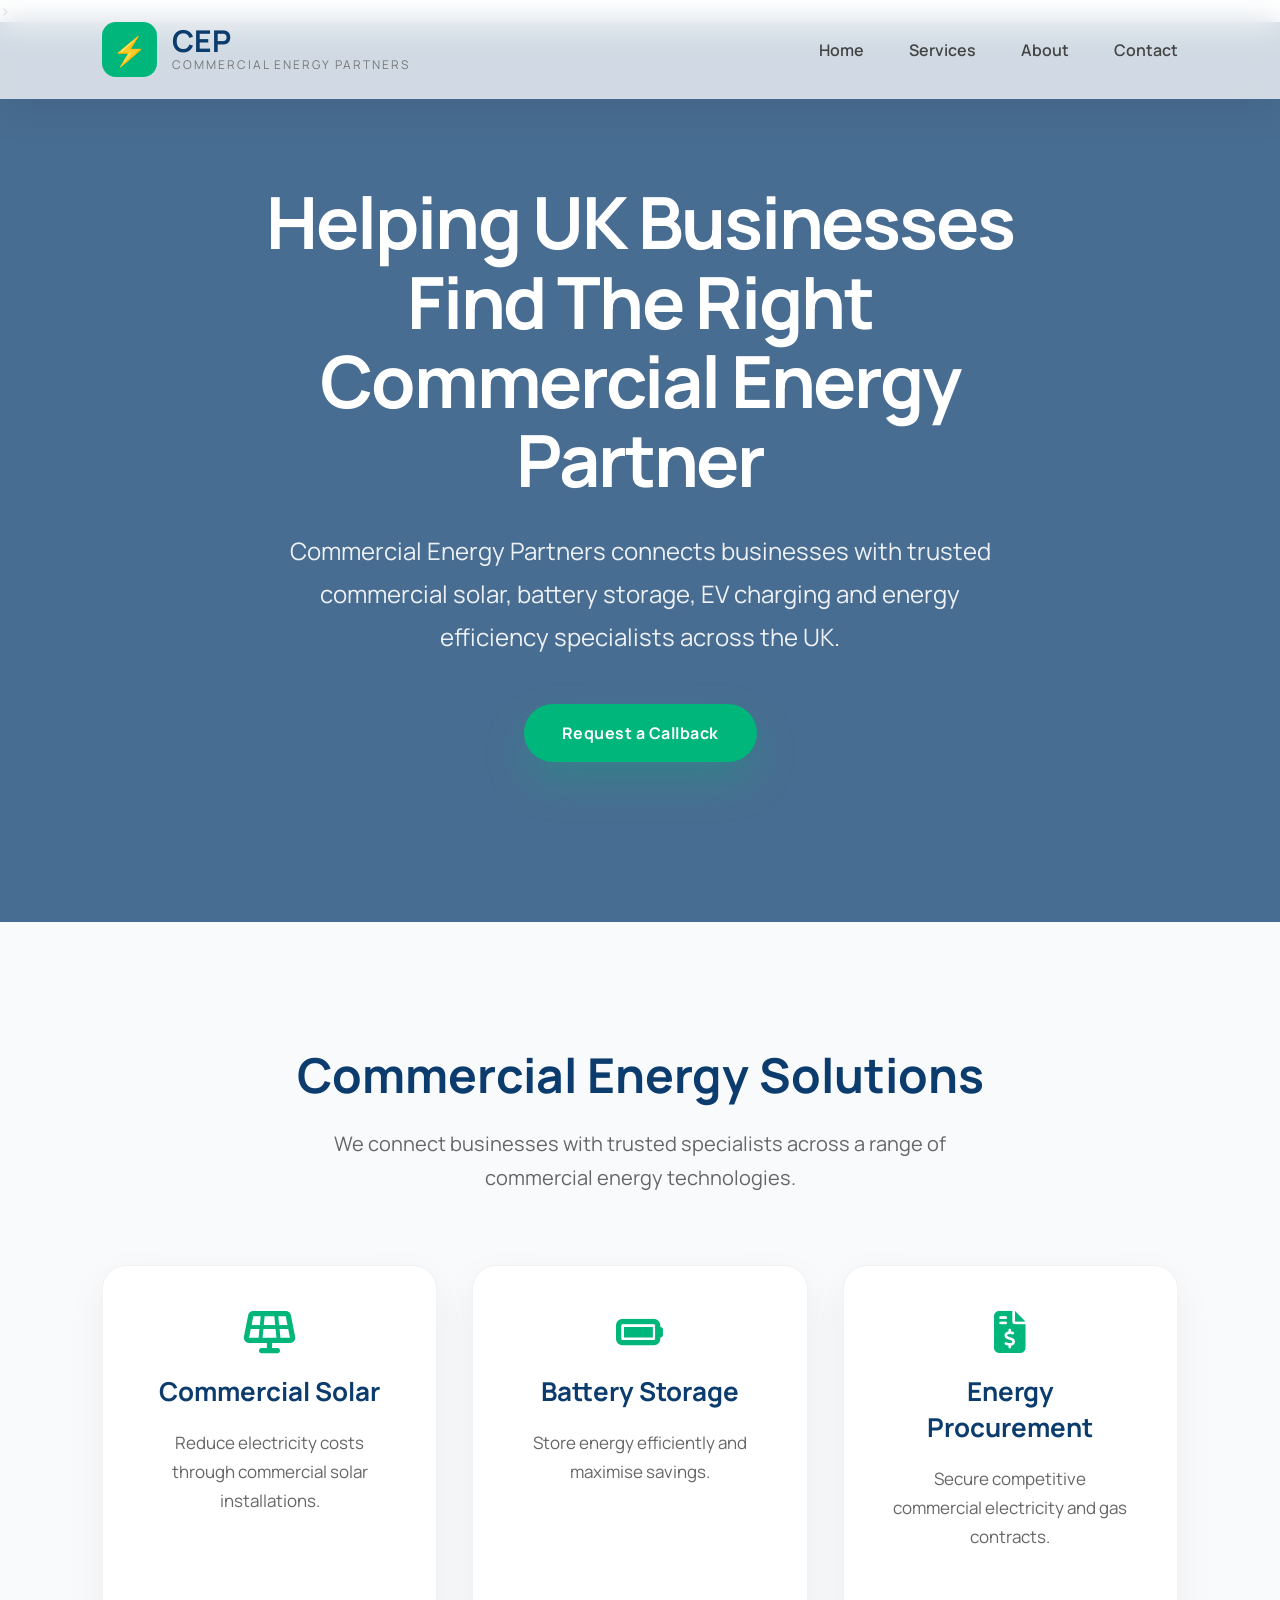
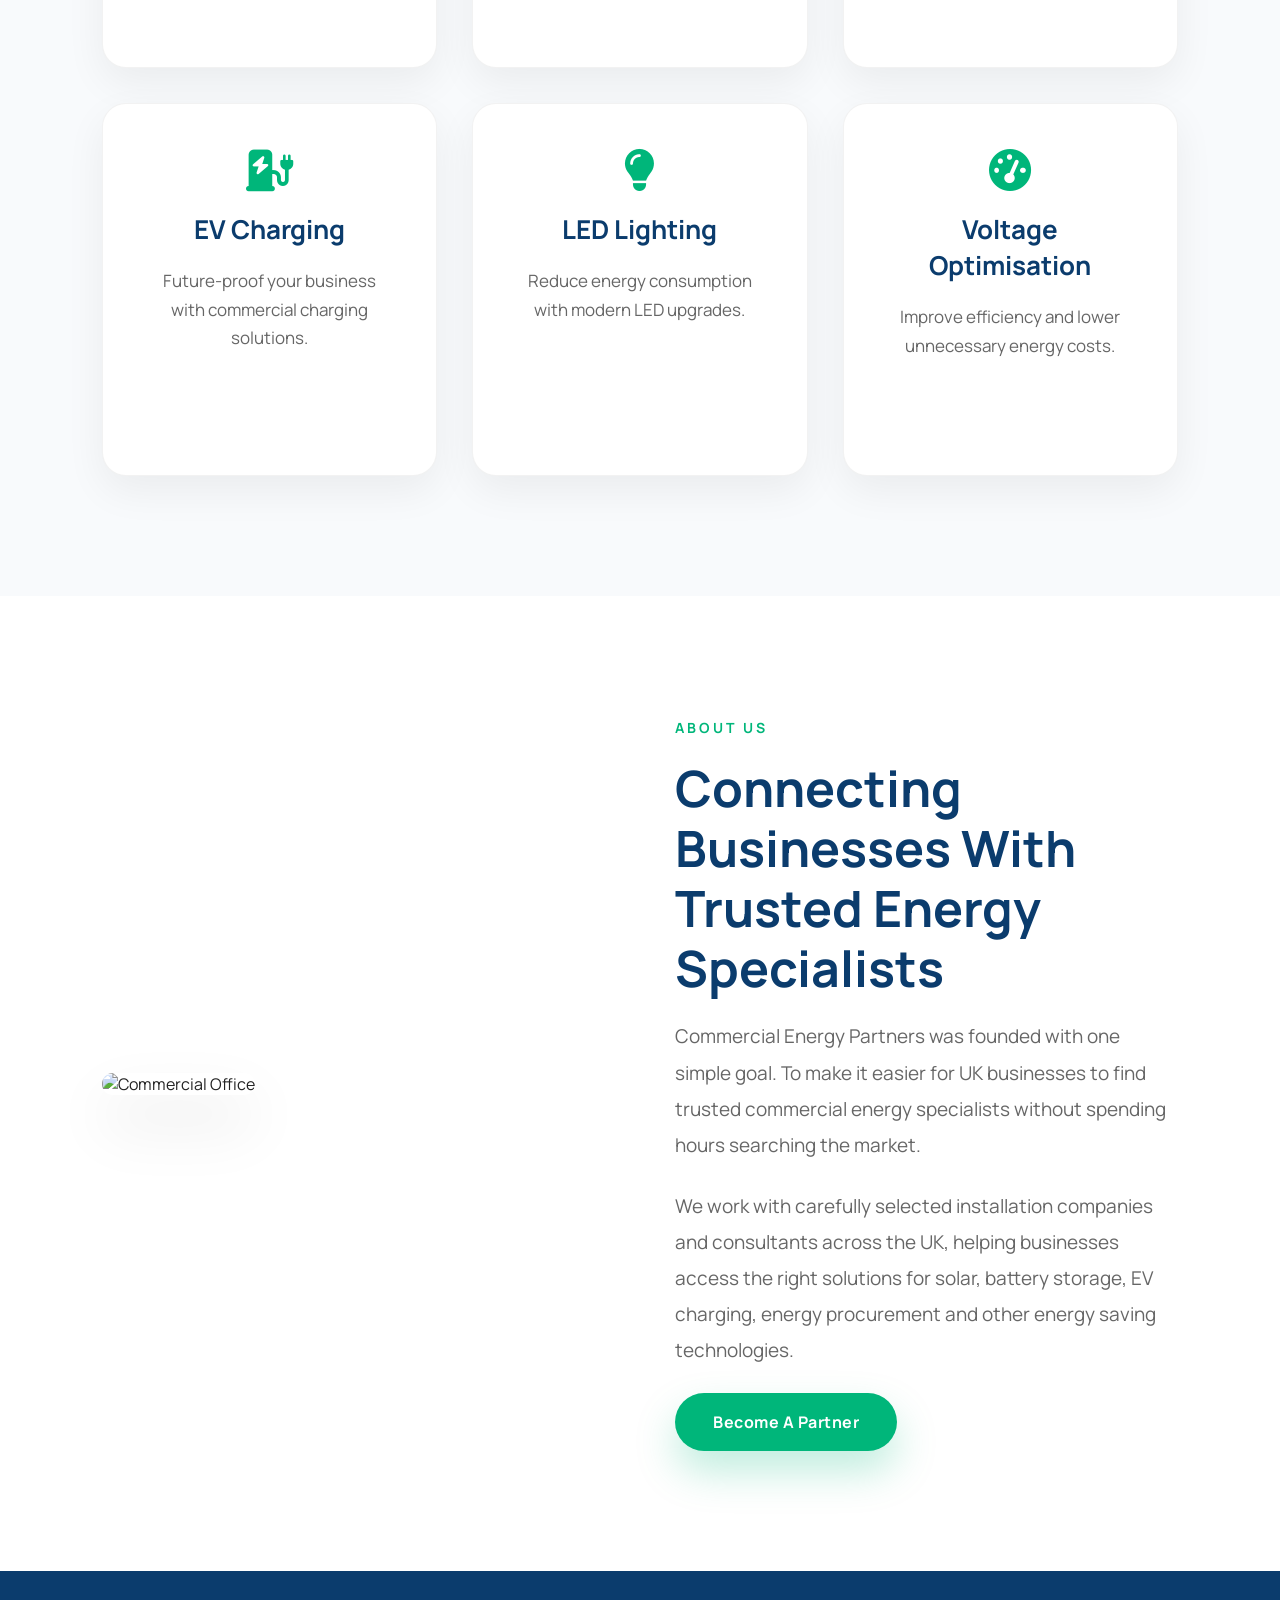
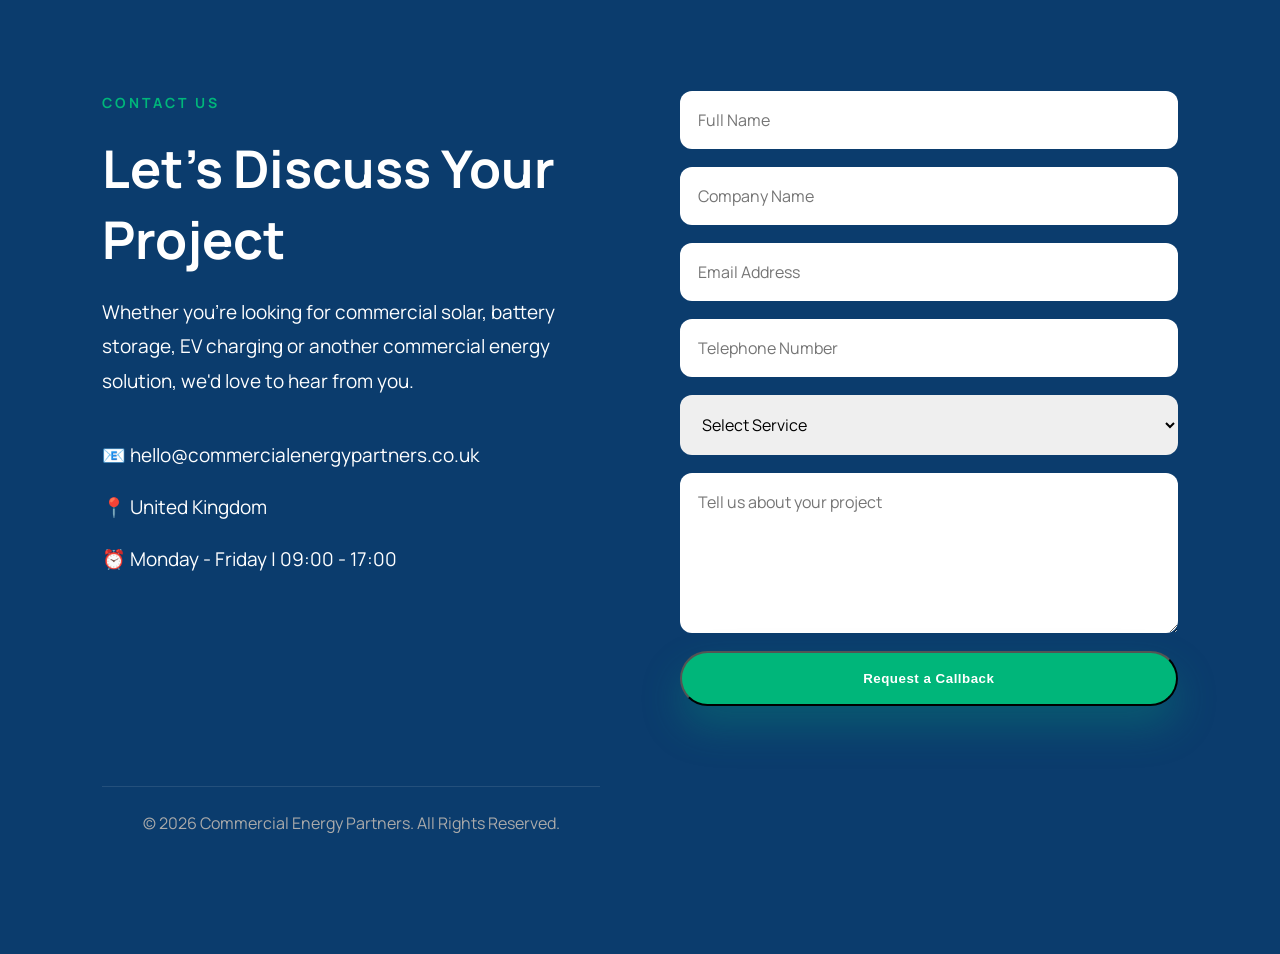
==== index.html @ e4da8c72 "Add files via upload" ====
<!DOCTYPE html>
<html lang="en">
<head>
    <meta charset="UTF-8">
    <meta name="viewport" content="width=device-width, initial-scale=1.0">
    <title>Commercial Energy Partners | Commercial Solar, EV Charging & Energy Solutions UK</title>
    <meta name="description" content="Commercial Energy Partners connects UK businesses with trusted commercial solar, battery storage, EV charging and energy efficiency specialists.">

    <link rel="stylesheet" href="style.css">

    <link href="https://fonts.googleapis.com/css2?family=Manrope:wght@300;400;500;600;700;800&display=swap" rel="stylesheet">
    <link rel="stylesheet" href="https://cdnjs.cloudflare.com/ajax/libs/font-awesome/6.5.2/css/all.min.css">
</head link rel="stylesheet" href="https://cdnjs.cloudflare.com/ajax/libs/font-awesome/6.5.2/css/all.min.css">>

<body>
<nav>

<div class="logo">

    <span class="logo-icon">⚡</span>

    <div>

        <h2>CEP</h2>

        <p>Commercial Energy Partners</p>

    </div>

</div>

<ul>

<li><a href="#">Home</a></li>

<li><a href="#services">Services</a></li>

<li><a href="#about">About</a></li>

<li><a href="#contact">Contact</a></li>

</ul>

</nav>
<section class="hero">

    <div class="hero-content">

        <h1>Helping UK Businesses Find The Right Commercial Energy Partner</h1>

        <p>
            Commercial Energy Partners connects businesses with trusted commercial
            solar, battery storage, EV charging and energy efficiency specialists
            across the UK.
        </p>

       <a href="#contact" class="hero-button">
    Request a Callback
</a>

    </div>

</section>
<section id="services" class="services">

    <h2>Commercial Energy Solutions</h2>

    <p>
        We connect businesses with trusted specialists across a range of commercial energy technologies.
    </p>

    <div class="service-grid">

        <div class="card">
            <h3><i class="fa-solid fa-solar-panel"></i> Commercial Solar</h3>
            <p>Reduce electricity costs through commercial solar installations.</p>
        </div>

        <div class="card">
            <h3><i class="fa-solid fa-battery-full"></i> Battery Storage</h3>
            <p>Store energy efficiently and maximise savings.</p>
        </div>

        <div class="card">
            <h3><i class="fa-solid fa-file-invoice-dollar"></i> Energy Procurement</h3>
            <p>Secure competitive commercial electricity and gas contracts.</p>
        </div>

        <div class="card">
            <h3><i class="fa-solid fa-charging-station"></i> EV Charging</h3>
            <p>Future-proof your business with commercial charging solutions.</p>
        </div>

        <div class="card">
            <h3><i class="fa-solid fa-lightbulb"></i> LED Lighting</h3>
            <p>Reduce energy consumption with modern LED upgrades.</p>
        </div>

        <div class="card">
            <h3><i class="fa-solid fa-gauge-high"></i> Voltage Optimisation</h3>
            <p>Improve efficiency and lower unnecessary energy costs.</p>
        </div>

    </div>

</section>


</section>
<section id="about" class="about">

    <div class="about-image">

        <img src="https://images.unsplash.com/photo-1497366754035-f200968a6e72?auto=format&fit=crop&w=1000&q=80" alt="Commercial Office">

    </div>

    <div class="about-text">

        <span>ABOUT US</span>

        <h2>Connecting Businesses With Trusted Energy Specialists</h2>

        <p>

            Commercial Energy Partners was founded with one simple goal.

            To make it easier for UK businesses to find trusted commercial energy specialists without spending hours searching the market.

        </p>

        <p>

            We work with carefully selected installation companies and consultants across the UK, helping businesses access the right solutions for solar, battery storage, EV charging, energy procurement and other energy saving technologies.

        </p>

        <a href="#contact" class="hero-button">
    Become A Partner
</a>

    </div>

</section>
<section id="contact" class="contact">
    
    <div class="contact-left">

        <span>CONTACT US</span>

        <h2>Let's Discuss Your Project</h2>

        <p>
            Whether you're looking for commercial solar, battery storage, EV charging or another commercial energy solution, we'd love to hear from you.
        </p>

        <div class="contact-info">

            <p>📧 hello@commercialenergypartners.co.uk</p>

            <p>📍 United Kingdom</p>

            <p>⏰ Monday - Friday | 09:00 - 17:00</p>

        </div>

    </div>

    <div class="contact-right">

    <form id="contact-form">

    <input
        type="text"
        name="name"
        placeholder="Full Name"
        required>

    <input
        type="text"
        name="company"
        placeholder="Company Name"
        required>

    <input
        type="email"
        name="email"
        placeholder="Email Address"
        required>

    <input
        type="tel"
        name="phone"
        placeholder="Telephone Number"
        required>

    <select name="service" required>

        <option value="">Select Service</option>

        <option>Commercial Solar</option>

        <option>Battery Storage</option>

        <option>EV Charging</option>

        <option>Energy Procurement</option>

        <option>LED Lighting</option>

        <option>Voltage Optimisation</option>

        <option>Power Factor Correction</option>

    </select>

    <textarea
        name="message"
        placeholder="Tell us about your project"
        required></textarea>

    <button type="submit" class="hero-button">
        Request a Callback
    </button>
<p id="success-message" style="display:none; color:#00B67A; margin-top:20px; font-weight:bold;">
    ✅ Thank you! We've received your enquiry and will be in touch within one working day.
</p>

</form>
    </div>
 <div class="copyright">

        © 2026 Commercial Energy Partners. All Rights Reserved.

</section>
</body>

<script src="script.js"></script>

</html>
<script src="script.js"></script>
---- style.css ----
*{
    margin:0;
    padding:0;
    box-sizing:border-box;
}

body{
    font-family:'Manrope',sans-serif;
    background:#ffffff;
    color:#222;
}nav{
    position:fixed;
    top:0;
    left:0;
    width:100%;
    display:flex;
    justify-content:space-between;
    align-items:center;
    padding:22px 8%;
    background:rgba(255,255,255,.75);
    backdrop-filter:blur(15px);
    box-shadow:0 12px 40px rgba(0,0,0,.08);
    z-index:1000;
}

.logo{

    display:flex;

    align-items:center;

    gap:15px;

}

.logo h2{

    color:#0B3C6D;

    font-size:30px;

    margin:0;

    line-height:1;

}

.logo p{

    margin:0;

    font-size:12px;

    color:#777;

    letter-spacing:2px;

    text-transform:uppercase;

}

.logo-icon{

    width:55px;

    height:55px;

    display:flex;

    justify-content:center;

    align-items:center;

    background:#00B67A;

    color:white;

    border-radius:14px;

    font-size:28px;

}

nav ul{
    display:flex;
    gap:45px;
    list-style:none;
}

nav ul li a{
    text-decoration:none;
    color:#444;
    font-size:16px;
    font-weight:600;
    transition:.3s;
}

nav ul li a:hover{
    color:#00B67A;
}
.hero{

    height:100vh;

    background:linear-gradient(rgba(11,60,109,.75),rgba(11,60,109,.75)),
    url("https://images.unsplash.com/photo-1509391366360-2e959784a276?auto=format&fit=crop&w=1800&q=80");

    background-size:cover;

    background-position:center;

    display:flex;

    justify-content:center;

    align-items:center;

    text-align:center;

    color:white;

}

.hero-content{

    width:800px;

    max-width:90%;

}

.hero h1{
    font-size:72px;
    font-weight:700;
    line-height:1.1;
    margin-bottom:30px;
    letter-spacing:-2px;
}

.hero p{
    font-size:24px;
    max-width:750px;
    margin:0 auto 45px;
    line-height:1.8;
    opacity:.9;
}

.hero-button{

    display:inline-block;

    padding:18px 38px;

    border-radius:100px;

    background:#00B67A;

    color:white;

    text-decoration:none;

    font-weight:700;

    letter-spacing:.5px;

    transition:.35s;

    box-shadow:0 20px 40px rgba(0,182,122,.25);

}

.hero-button:hover{

    transform:translateY(-5px);

    background:#00A56F;

    box-shadow:0 30px 60px rgba(0,182,122,.35);

}

.services{

    padding:120px 8%;

    background:#f8fafc;

    text-align:center;

}

.services h2{

    font-size:48px;

    color:#0B3C6D;

    margin-bottom:20px;

}

.services p{

    font-size:20px;

    color:#666;

    max-width:700px;

    margin:auto auto 70px;

    line-height:1.7;

}

.service-grid{

    display:grid;

    grid-template-columns:repeat(auto-fit,minmax(320px,1fr));

    gap:35px;

}

.card{

    background:white;

    padding:45px;

    border-radius:24px;

    box-shadow:0 15px 40px rgba(0,0,0,.06);

    transition:.35s;

    border:1px solid rgba(0,0,0,.05);

}

.card:hover{

    transform:translateY(-12px);

    box-shadow:0 30px 60px rgba(0,0,0,.12);

}

.card h3{

    color:#0B3C6D;

    margin-bottom:20px;

    font-size:26px;

}

.card p{

    font-size:17px;

    color:#666;

    line-height:1.7;

}.why-us{

    display:grid;

    grid-template-columns:1fr 1fr;

    gap:80px;

    padding:120px 8%;

    align-items:center;

    background:white;

}

.small-title{

    color:#00B67A;

    font-size:14px;

    font-weight:700;

    letter-spacing:3px;

}

.why-left h2{

    font-size:52px;

    color:#0B3C6D;

    margin:20px 0;

    line-height:1.2;

}

.why-left p{

    font-size:20px;

    color:#666;

    line-height:1.8;

    margin-bottom:40px;

}

.why-right{

    display:grid;

    gap:25px;

}

.feature{

    background:#f8fafc;

    padding:30px;

    border-radius:18px;

    font-size:20px;

    font-weight:600;

    box-shadow:0 15px 40px rgba(0,0,0,.05);

    transition:.3s;

}

.feature:hover{

    transform:translateX(10px);

}.how-it-works{

    padding:120px 8%;

    background:#f8fafc;

}

.section-title{

    text-align:center;

    margin-bottom:80px;

}

.section-title span{

    color:#00B67A;

    font-weight:700;

    letter-spacing:3px;

    font-size:14px;

}

.section-title h2{

    font-size:52px;

    color:#0B3C6D;

    margin:20px 0;

}

.section-title p{

    font-size:20px;

    color:#666;

}

.steps{

    display:grid;

    grid-template-columns:repeat(3,1fr);

    gap:35px;

}

.step{

    background:white;

    padding:45px;

    border-radius:20px;

    text-align:center;

    box-shadow:0 20px 50px rgba(0,0,0,.05);

    transition:.3s;

}

.step:hover{

    transform:translateY(-10px);

}

.number{

    width:70px;

    height:70px;

    margin:auto;

    border-radius:50%;

    background:#00B67A;

    color:white;

    display:flex;

    justify-content:center;

    align-items:center;

    font-size:28px;

    font-weight:bold;

    margin-bottom:30px;

}

.step h3{

    color:#0B3C6D;

    margin-bottom:20px;

    font-size:24px;

}

.step p{

    color:#666;

    line-height:1.8;

}.about{

    display:grid;

    grid-template-columns:1fr 1fr;

    gap:70px;

    padding:120px 8%;

    align-items:center;

}

.about-image img{

    width:100%;

    border-radius:25px;

    box-shadow:0 30px 60px rgba(0,0,0,.10);

}

.about-text span{

    color:#00B67A;

    font-size:14px;

    font-weight:700;

    letter-spacing:3px;

}

.about-text h2{

    font-size:50px;

    color:#0B3C6D;

    margin:20px 0;

    line-height:1.2;

}

.about-text p{

    font-size:19px;

    line-height:1.9;

    color:#666;

    margin-bottom:25px;

}.contact{

    display:grid;

    grid-template-columns:1fr 1fr;

    gap:80px;

    padding:120px 8%;

    background:#0B3C6D;

    color:white;

}

.contact span{

    color:#00B67A;

    letter-spacing:3px;

    font-weight:700;

    font-size:14px;

}

.contact h2{

    font-size:52px;

    margin:20px 0;

}

.contact p{

    font-size:19px;

    line-height:1.8;

}

.contact-info{

    margin-top:40px;

}

.contact-info p{

    margin-bottom:18px;

}

.contact form{

    display:flex;

    flex-direction:column;

    gap:18px;

}

.contact input,
.contact textarea,
.contact select{

    padding:18px;

    border:none;

    border-radius:12px;

    font-size:16px;

    font-family:inherit;

}

.contact textarea{

    min-height:160px;

    resize:vertical;

}footer{

    background:#081F3A;

    color:white;

    padding:80px 8% 30px;

}

.footer-container{

    display:grid;

    grid-template-columns:2fr 1fr 1fr;

    gap:60px;

    margin-bottom:40px;

}

footer h3{

    font-size:28px;

    margin-bottom:20px;

}

footer h4{

    margin-bottom:20px;

}

footer ul{

    list-style:none;

}

footer li{

    margin-bottom:12px;

    color:#ccc;

}

.copyright{

    border-top:1px solid rgba(255,255,255,.1);

    padding-top:25px;

    text-align:center;

    color:#aaa;

}html{

    scroll-behavior:smooth;

}section{

    animation:fadeIn 1s ease;

}

@keyframes fadeIn{

    from{

        opacity:0;

        transform:translateY(40px);

    }

    to{

        opacity:1;

        transform:translateY(0);

    }

}.card i{

    font-size:42px;

    color:#00B67A;

    display:block;

    margin-bottom:20px;

}
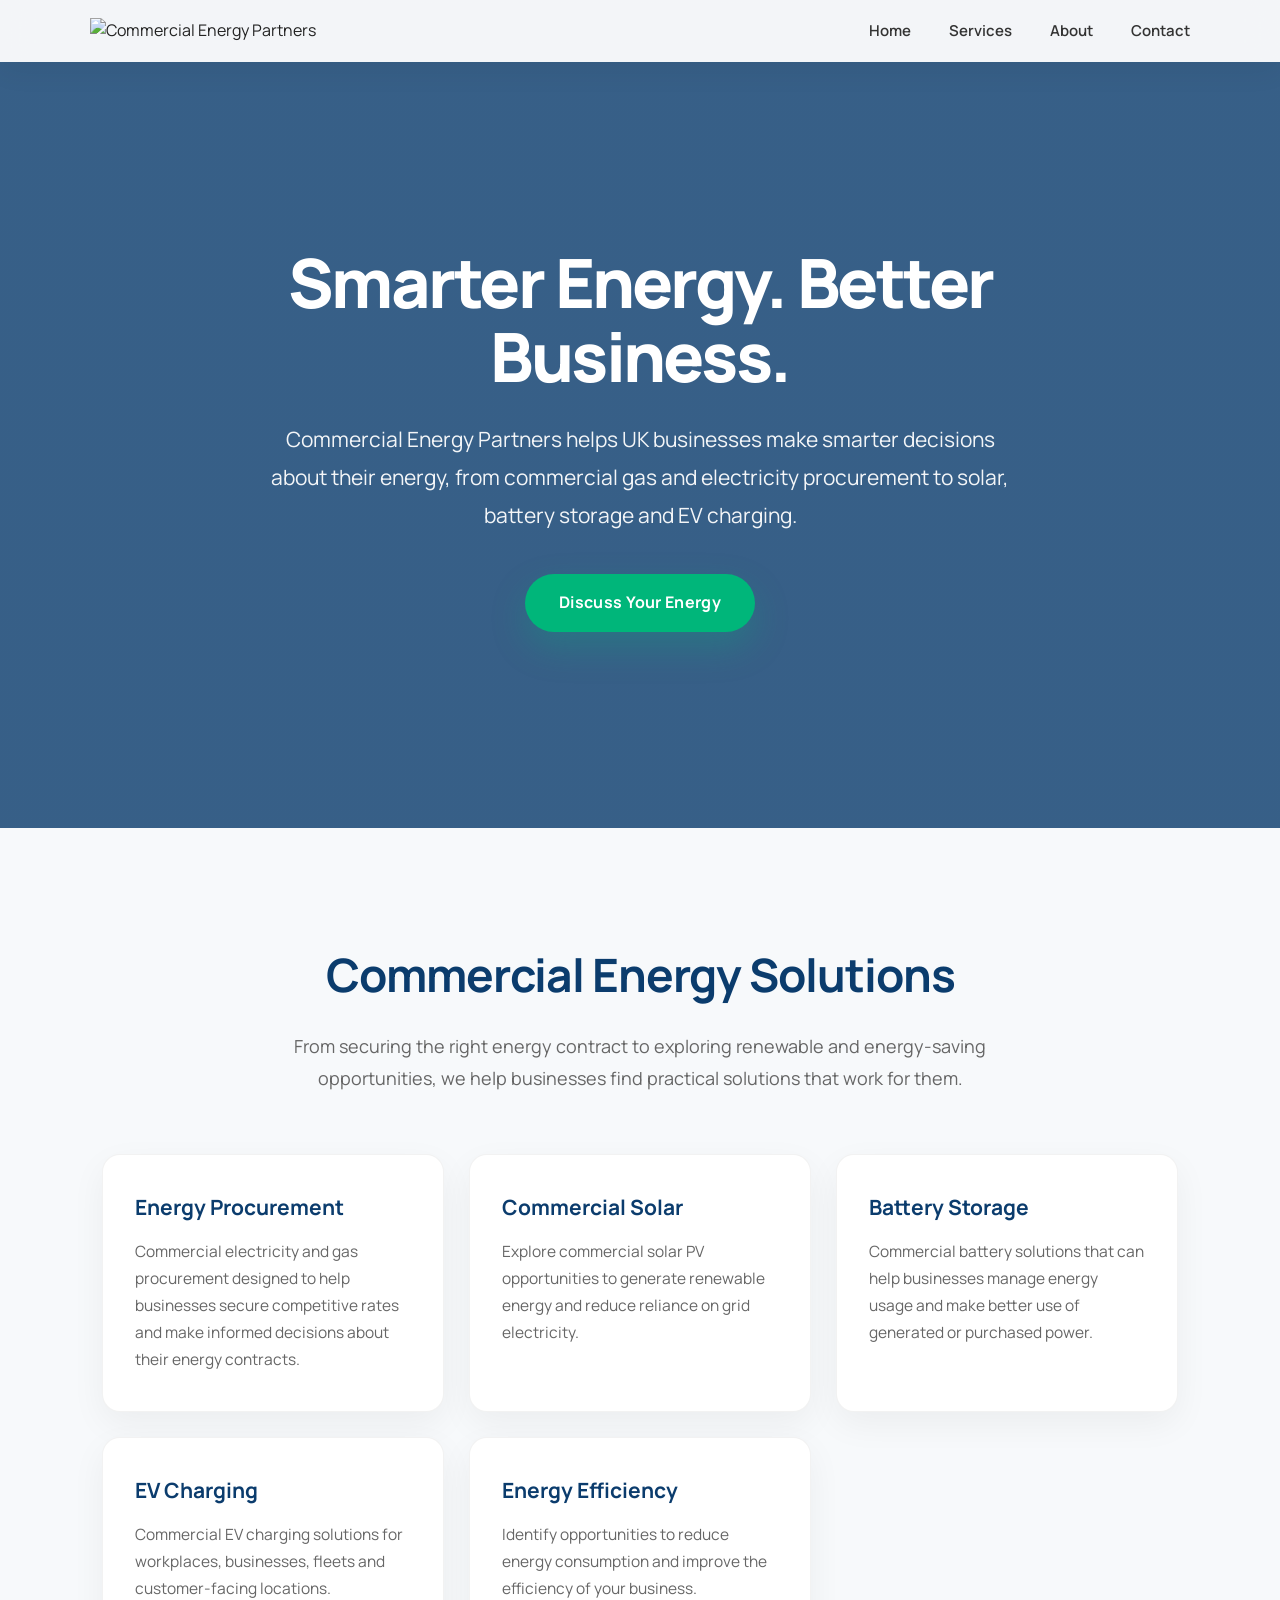
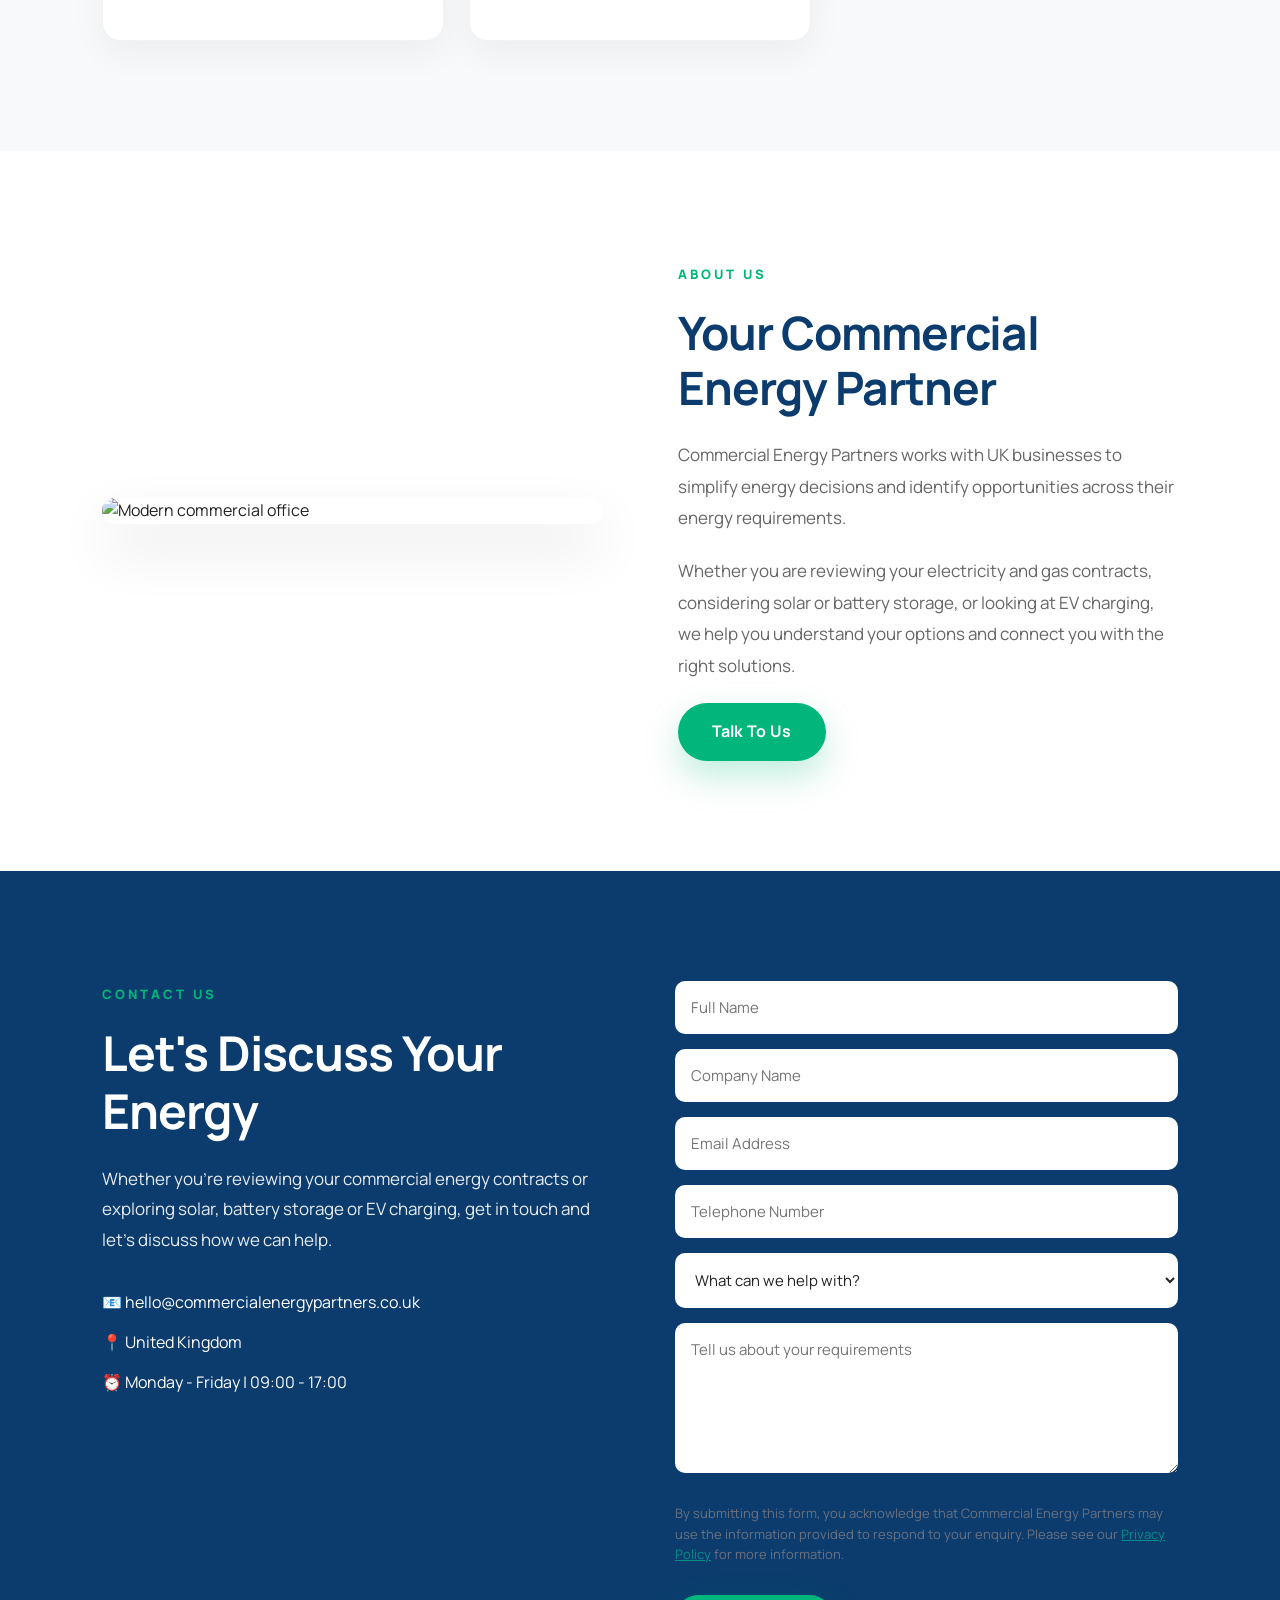
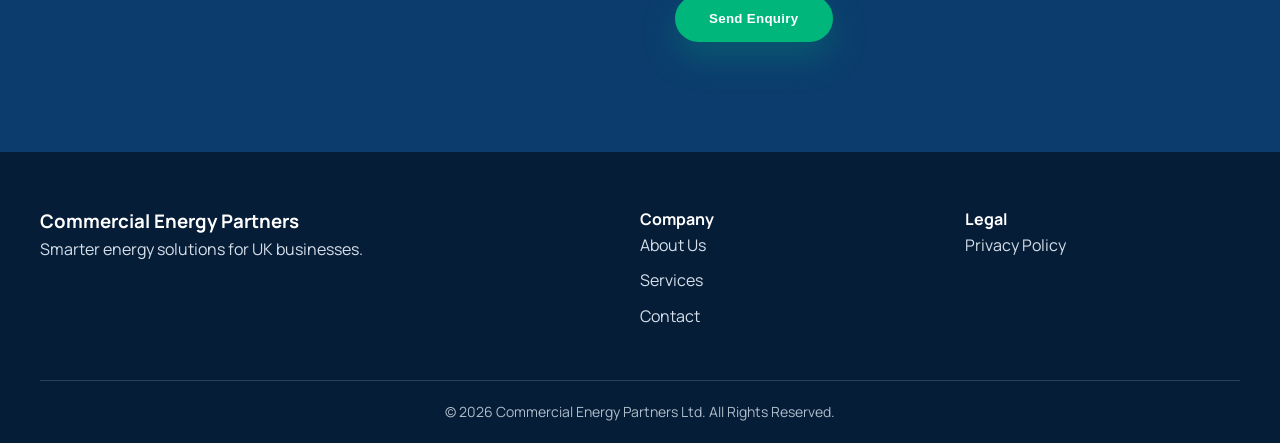
==== commit 482c5b57: "Add files via upload" ====
--- a/index.html
+++ b/index.html
@@ -3,155 +3,164 @@
 <head>
     <meta charset="UTF-8">
     <meta name="viewport" content="width=device-width, initial-scale=1.0">
-    <title>Commercial Energy Partners | Commercial Solar, EV Charging & Energy Solutions UK</title>
-    <meta name="description" content="Commercial Energy Partners connects UK businesses with trusted commercial solar, battery storage, EV charging and energy efficiency specialists.">
-
+
+    <title>Commercial Energy Partners | Commercial Energy Solutions UK</title>
+
+    <meta name="description" content="Commercial Energy Partners helps UK businesses with commercial electricity and gas procurement, solar PV, battery storage, EV charging and energy efficiency solutions.">
+<link rel="icon" type="image/png" href="images/favicon.png">
     <link rel="stylesheet" href="style.css">
 
     <link href="https://fonts.googleapis.com/css2?family=Manrope:wght@300;400;500;600;700;800&display=swap" rel="stylesheet">
-    <link rel="stylesheet" href="https://cdnjs.cloudflare.com/ajax/libs/font-awesome/6.5.2/css/all.min.css">
-</head link rel="stylesheet" href="https://cdnjs.cloudflare.com/ajax/libs/font-awesome/6.5.2/css/all.min.css">>
+
+</head>
 
 <body>
+
 <nav>
-
-<div class="logo">
-
-    <span class="logo-icon">⚡</span>
-
-    <div>
-
-        <h2>CEP</h2>
-
-        <p>Commercial Energy Partners</p>
-
-    </div>
-
+    <div class="logo">
+    <img src="images/logo.png" alt="Commercial Energy Partners">
 </div>
 
-<ul>
-
-<li><a href="#">Home</a></li>
-
-<li><a href="#services">Services</a></li>
-
-<li><a href="#about">About</a></li>
-
-<li><a href="#contact">Contact</a></li>
-
-</ul>
-
+    <ul>
+<li><a href="index.html">Home</a></li>        <li><a href="#services">Services</a></li>
+        <li><a href="#about">About</a></li>
+        <li><a href="#contact">Contact</a></li>
+    </ul>
 </nav>
+
 <section class="hero">
-
     <div class="hero-content">
 
-        <h1>Helping UK Businesses Find The Right Commercial Energy Partner</h1>
-
-        <p>
-            Commercial Energy Partners connects businesses with trusted commercial
-            solar, battery storage, EV charging and energy efficiency specialists
-            across the UK.
-        </p>
-
-       <a href="#contact" class="hero-button">
-    Request a Callback
-</a>
-
-    </div>
-
-</section>
+        <h1>Smarter Energy. Better Business.</h1>
+
+        <p>
+            Commercial Energy Partners helps UK businesses make smarter decisions
+            about their energy, from commercial gas and electricity procurement
+            to solar, battery storage and EV charging.
+        </p>
+
+        <a href="#contact" class="hero-button">
+            Discuss Your Energy
+        </a>
+
+    </div>
+</section>
+
 <section id="services" class="services">
 
     <h2>Commercial Energy Solutions</h2>
 
     <p>
-        We connect businesses with trusted specialists across a range of commercial energy technologies.
+        From securing the right energy contract to exploring renewable and
+        energy-saving opportunities, we help businesses find practical solutions
+        that work for them.
     </p>
 
     <div class="service-grid">
 
         <div class="card">
-            <h3><i class="fa-solid fa-solar-panel"></i> Commercial Solar</h3>
-            <p>Reduce electricity costs through commercial solar installations.</p>
-        </div>
-
-        <div class="card">
-            <h3><i class="fa-solid fa-battery-full"></i> Battery Storage</h3>
-            <p>Store energy efficiently and maximise savings.</p>
-        </div>
-
-        <div class="card">
-            <h3><i class="fa-solid fa-file-invoice-dollar"></i> Energy Procurement</h3>
-            <p>Secure competitive commercial electricity and gas contracts.</p>
-        </div>
-
-        <div class="card">
-            <h3><i class="fa-solid fa-charging-station"></i> EV Charging</h3>
-            <p>Future-proof your business with commercial charging solutions.</p>
-        </div>
-
-        <div class="card">
-            <h3><i class="fa-solid fa-lightbulb"></i> LED Lighting</h3>
-            <p>Reduce energy consumption with modern LED upgrades.</p>
-        </div>
-
-        <div class="card">
-            <h3><i class="fa-solid fa-gauge-high"></i> Voltage Optimisation</h3>
-            <p>Improve efficiency and lower unnecessary energy costs.</p>
-        </div>
-
-    </div>
-
-</section>
-
-
-</section>
+            <h3>
+                Energy Procurement
+            </h3>
+            <p>
+                Commercial electricity and gas procurement designed to help
+                businesses secure competitive rates and make informed decisions
+                about their energy contracts.
+            </p>
+        </div>
+
+        <div class="card">
+            <h3>
+                Commercial Solar
+            </h3>
+            <p>
+                Explore commercial solar PV opportunities to generate renewable
+                energy and reduce reliance on grid electricity.
+            </p>
+        </div>
+
+        <div class="card">
+            <h3>
+                Battery Storage
+            </h3>
+            <p>
+                Commercial battery solutions that can help businesses manage
+                energy usage and make better use of generated or purchased power.
+            </p>
+        </div>
+
+        <div class="card">
+            <h3>
+                EV Charging
+            </h3>
+            <p>
+                Commercial EV charging solutions for workplaces, businesses,
+                fleets and customer-facing locations.
+            </p>
+        </div>
+
+        <div class="card">
+            <h3>
+                Energy Efficiency
+            </h3>
+            <p>
+                Identify opportunities to reduce energy consumption and improve
+                the efficiency of your business.
+            </p>
+        </div>
+
+    </div>
+
+</section>
+
 <section id="about" class="about">
 
     <div class="about-image">
-
-        <img src="https://images.unsplash.com/photo-1497366754035-f200968a6e72?auto=format&fit=crop&w=1000&q=80" alt="Commercial Office">
-
+        <img
+            src="images/office.jpg"
+            alt="Modern commercial office"
+        >
     </div>
 
     <div class="about-text">
 
         <span>ABOUT US</span>
 
-        <h2>Connecting Businesses With Trusted Energy Specialists</h2>
-
-        <p>
-
-            Commercial Energy Partners was founded with one simple goal.
-
-            To make it easier for UK businesses to find trusted commercial energy specialists without spending hours searching the market.
-
-        </p>
-
-        <p>
-
-            We work with carefully selected installation companies and consultants across the UK, helping businesses access the right solutions for solar, battery storage, EV charging, energy procurement and other energy saving technologies.
-
+        <h2>Your Commercial Energy Partner</h2>
+
+        <p>
+            Commercial Energy Partners works with UK businesses to simplify
+            energy decisions and identify opportunities across their energy
+            requirements.
+        </p>
+
+        <p>
+            Whether you are reviewing your electricity and gas contracts,
+            considering solar or battery storage, or looking at EV charging,
+            we help you understand your options and connect you with the right
+            solutions.
         </p>
 
         <a href="#contact" class="hero-button">
-    Become A Partner
-</a>
-
-    </div>
-
-</section>
+            Talk To Us
+        </a>
+
+    </div>
+
+</section>
+
 <section id="contact" class="contact">
-    
+
     <div class="contact-left">
 
         <span>CONTACT US</span>
 
-        <h2>Let's Discuss Your Project</h2>
-
-        <p>
-            Whether you're looking for commercial solar, battery storage, EV charging or another commercial energy solution, we'd love to hear from you.
+        <h2>Let's Discuss Your Energy</h2>
+
+        <p>
+            Whether you're reviewing your commercial energy contracts or
+            exploring solar, battery storage or EV charging, get in touch
+            and let's discuss how we can help.
         </p>
 
         <div class="contact-info">
@@ -168,74 +177,105 @@
 
     <div class="contact-right">
 
-    <form id="contact-form">
-
-    <input
-        type="text"
-        name="name"
-        placeholder="Full Name"
-        required>
-
-    <input
-        type="text"
-        name="company"
-        placeholder="Company Name"
-        required>
-
-    <input
-        type="email"
-        name="email"
-        placeholder="Email Address"
-        required>
-
-    <input
-        type="tel"
-        name="phone"
-        placeholder="Telephone Number"
-        required>
-
-    <select name="service" required>
-
-        <option value="">Select Service</option>
-
-        <option>Commercial Solar</option>
-
-        <option>Battery Storage</option>
-
-        <option>EV Charging</option>
-
-        <option>Energy Procurement</option>
-
-        <option>LED Lighting</option>
-
-        <option>Voltage Optimisation</option>
-
-        <option>Power Factor Correction</option>
-
-    </select>
-
-    <textarea
-        name="message"
-        placeholder="Tell us about your project"
-        required></textarea>
-
-    <button type="submit" class="hero-button">
-        Request a Callback
-    </button>
-<p id="success-message" style="display:none; color:#00B67A; margin-top:20px; font-weight:bold;">
-    ✅ Thank you! We've received your enquiry and will be in touch within one working day.
+        <form id="contact-form">
+
+            <input
+                type="text"
+                name="name"
+                placeholder="Full Name"
+                required
+            >
+
+            <input
+                type="text"
+                name="company"
+                placeholder="Company Name"
+                required
+            >
+
+            <input
+                type="email"
+                name="email"
+                placeholder="Email Address"
+                required
+            >
+
+            <input
+                type="tel"
+                name="phone"
+                placeholder="Telephone Number"
+                required
+            >
+
+            <select name="service" required>
+
+                <option value="">What can we help with?</option>
+                <option>Energy Procurement</option>
+                <option>Commercial Solar</option>
+                <option>Battery Storage</option>
+                <option>EV Charging</option>
+                <option>Energy Efficiency</option>
+                <option>Other</option>
+
+            </select>
+
+            <textarea
+                name="message"
+                placeholder="Tell us about your requirements"
+                required
+            ></textarea>
+<p class="form-privacy">
+    By submitting this form, you acknowledge that Commercial Energy Partners may use the information provided to respond to your enquiry.
+    Please see our <a href="privacy.html">Privacy Policy</a> for more information.
 </p>
-
-</form>
-    </div>
- <div class="copyright">
-
-        © 2026 Commercial Energy Partners. All Rights Reserved.
-
-</section>
+            <button type="submit" class="hero-button">
+                Send Enquiry
+            </button>
+
+        
+
+        </form>
+
+    </div>
+
+</section>
+
+<footer>
+
+    <div class="footer-container">
+
+        <div>
+            <h3>Commercial Energy Partners</h3>
+            <p>
+                Smarter energy solutions for UK businesses.
+            </p>
+        </div>
+
+        <div>
+            <h4>Company</h4>
+            <ul>
+                <li><a href="#about">About Us</a></li>
+                <li><a href="#services">Services</a></li>
+                <li><a href="#contact">Contact</a></li>
+            </ul>
+        </div>
+
+        <div>
+            <h4>Legal</h4>
+            <ul>
+                <li><a href="privacy.html">Privacy Policy</a></li>
+            </ul>
+        </div>
+
+    </div>
+
+    <div class="copyright">
+        © 2026 Commercial Energy Partners Ltd. All Rights Reserved.
+    </div>
+
+</footer>
+
+<script src="script.js"></script>
+
 </body>
-
-<script src="script.js"></script>
-
-</html>
-<script src="script.js"></script>+</html>
--- a/style.css
+++ b/style.css
@@ -1,716 +1,569 @@
-*{
-    margin:0;
-    padding:0;
-    box-sizing:border-box;
-}
-
-body{
-    font-family:'Manrope',sans-serif;
-    background:#ffffff;
-    color:#222;
-}nav{
-    position:fixed;
-    top:0;
-    left:0;
-    width:100%;
-    display:flex;
-    justify-content:space-between;
-    align-items:center;
-    padding:22px 8%;
-    background:rgba(255,255,255,.75);
-    backdrop-filter:blur(15px);
-    box-shadow:0 12px 40px rgba(0,0,0,.08);
-    z-index:1000;
-}
-
-.logo{
-
-    display:flex;
-
-    align-items:center;
-
-    gap:15px;
-
-}
-
-.logo h2{
-
-    color:#0B3C6D;
-
-    font-size:30px;
-
-    margin:0;
-
-    line-height:1;
-
-}
-
-.logo p{
-
-    margin:0;
-
-    font-size:12px;
-
-    color:#777;
-
-    letter-spacing:2px;
-
-    text-transform:uppercase;
-
-}
-
-.logo-icon{
-
-    width:55px;
-
-    height:55px;
-
-    display:flex;
-
-    justify-content:center;
-
-    align-items:center;
-
-    background:#00B67A;
-
-    color:white;
-
-    border-radius:14px;
-
-    font-size:28px;
-
-}
-
-nav ul{
-    display:flex;
-    gap:45px;
-    list-style:none;
-}
-
-nav ul li a{
-    text-decoration:none;
-    color:#444;
-    font-size:16px;
-    font-weight:600;
-    transition:.3s;
-}
-
-nav ul li a:hover{
-    color:#00B67A;
-}
-.hero{
-
-    height:100vh;
-
-    background:linear-gradient(rgba(11,60,109,.75),rgba(11,60,109,.75)),
-    url("https://images.unsplash.com/photo-1509391366360-2e959784a276?auto=format&fit=crop&w=1800&q=80");
-
-    background-size:cover;
-
-    background-position:center;
-
-    display:flex;
-
-    justify-content:center;
-
-    align-items:center;
-
-    text-align:center;
-
-    color:white;
-
-}
-
-.hero-content{
-
-    width:800px;
-
-    max-width:90%;
-
-}
-
-.hero h1{
-    font-size:72px;
-    font-weight:700;
-    line-height:1.1;
-    margin-bottom:30px;
-    letter-spacing:-2px;
-}
-
-.hero p{
-    font-size:24px;
-    max-width:750px;
-    margin:0 auto 45px;
-    line-height:1.8;
-    opacity:.9;
-}
-
-.hero-button{
-
-    display:inline-block;
-
-    padding:18px 38px;
-
-    border-radius:100px;
-
-    background:#00B67A;
-
-    color:white;
-
-    text-decoration:none;
-
-    font-weight:700;
-
-    letter-spacing:.5px;
-
-    transition:.35s;
-
-    box-shadow:0 20px 40px rgba(0,182,122,.25);
-
-}
-
-.hero-button:hover{
-
-    transform:translateY(-5px);
-
-    background:#00A56F;
-
-    box-shadow:0 30px 60px rgba(0,182,122,.35);
-
-}
-
-.services{
-
-    padding:120px 8%;
-
-    background:#f8fafc;
-
-    text-align:center;
-
-}
-
-.services h2{
-
-    font-size:48px;
-
-    color:#0B3C6D;
-
-    margin-bottom:20px;
-
-}
-
-.services p{
-
-    font-size:20px;
-
-    color:#666;
-
-    max-width:700px;
-
-    margin:auto auto 70px;
-
-    line-height:1.7;
-
-}
-
-.service-grid{
-
-    display:grid;
-
-    grid-template-columns:repeat(auto-fit,minmax(320px,1fr));
-
-    gap:35px;
-
-}
-
-.card{
-
-    background:white;
-
-    padding:45px;
-
-    border-radius:24px;
-
-    box-shadow:0 15px 40px rgba(0,0,0,.06);
-
-    transition:.35s;
-
-    border:1px solid rgba(0,0,0,.05);
-
-}
-
-.card:hover{
-
-    transform:translateY(-12px);
-
-    box-shadow:0 30px 60px rgba(0,0,0,.12);
-
-}
-
-.card h3{
-
-    color:#0B3C6D;
-
-    margin-bottom:20px;
-
-    font-size:26px;
-
-}
-
-.card p{
-
-    font-size:17px;
-
-    color:#666;
-
-    line-height:1.7;
-
-}.why-us{
-
-    display:grid;
-
-    grid-template-columns:1fr 1fr;
-
-    gap:80px;
-
-    padding:120px 8%;
-
-    align-items:center;
-
-    background:white;
-
-}
-
-.small-title{
-
-    color:#00B67A;
-
-    font-size:14px;
-
-    font-weight:700;
-
-    letter-spacing:3px;
-
-}
-
-.why-left h2{
-
-    font-size:52px;
-
-    color:#0B3C6D;
-
-    margin:20px 0;
-
-    line-height:1.2;
-
-}
-
-.why-left p{
-
-    font-size:20px;
-
-    color:#666;
-
-    line-height:1.8;
-
-    margin-bottom:40px;
-
-}
-
-.why-right{
-
-    display:grid;
-
-    gap:25px;
-
-}
-
-.feature{
-
-    background:#f8fafc;
-
-    padding:30px;
-
-    border-radius:18px;
-
-    font-size:20px;
-
-    font-weight:600;
-
-    box-shadow:0 15px 40px rgba(0,0,0,.05);
-
-    transition:.3s;
-
-}
-
-.feature:hover{
-
-    transform:translateX(10px);
-
-}.how-it-works{
-
-    padding:120px 8%;
-
-    background:#f8fafc;
-
-}
-
-.section-title{
-
-    text-align:center;
-
-    margin-bottom:80px;
-
-}
-
-.section-title span{
-
-    color:#00B67A;
-
-    font-weight:700;
-
-    letter-spacing:3px;
-
-    font-size:14px;
-
-}
-
-.section-title h2{
-
-    font-size:52px;
-
-    color:#0B3C6D;
-
-    margin:20px 0;
-
-}
-
-.section-title p{
-
-    font-size:20px;
-
-    color:#666;
-
-}
-
-.steps{
-
-    display:grid;
-
-    grid-template-columns:repeat(3,1fr);
-
-    gap:35px;
-
-}
-
-.step{
-
-    background:white;
-
-    padding:45px;
-
-    border-radius:20px;
-
-    text-align:center;
-
-    box-shadow:0 20px 50px rgba(0,0,0,.05);
-
-    transition:.3s;
-
-}
-
-.step:hover{
-
-    transform:translateY(-10px);
-
-}
-
-.number{
-
-    width:70px;
-
-    height:70px;
-
-    margin:auto;
-
-    border-radius:50%;
-
-    background:#00B67A;
-
-    color:white;
-
-    display:flex;
-
-    justify-content:center;
-
-    align-items:center;
-
-    font-size:28px;
-
-    font-weight:bold;
-
-    margin-bottom:30px;
-
-}
-
-.step h3{
-
-    color:#0B3C6D;
-
-    margin-bottom:20px;
-
-    font-size:24px;
-
-}
-
-.step p{
-
-    color:#666;
-
-    line-height:1.8;
-
-}.about{
-
-    display:grid;
-
-    grid-template-columns:1fr 1fr;
-
-    gap:70px;
-
-    padding:120px 8%;
-
-    align-items:center;
-
-}
-
-.about-image img{
-
-    width:100%;
-
-    border-radius:25px;
-
-    box-shadow:0 30px 60px rgba(0,0,0,.10);
-
-}
-
-.about-text span{
-
-    color:#00B67A;
-
-    font-size:14px;
-
-    font-weight:700;
-
-    letter-spacing:3px;
-
-}
-
-.about-text h2{
-
-    font-size:50px;
-
-    color:#0B3C6D;
-
-    margin:20px 0;
-
-    line-height:1.2;
-
-}
-
-.about-text p{
-
-    font-size:19px;
-
-    line-height:1.9;
-
-    color:#666;
-
-    margin-bottom:25px;
-
-}.contact{
-
-    display:grid;
-
-    grid-template-columns:1fr 1fr;
-
-    gap:80px;
-
-    padding:120px 8%;
-
-    background:#0B3C6D;
-
-    color:white;
-
-}
-
-.contact span{
-
-    color:#00B67A;
-
-    letter-spacing:3px;
-
-    font-weight:700;
-
-    font-size:14px;
-
-}
-
-.contact h2{
-
-    font-size:52px;
-
-    margin:20px 0;
-
-}
-
-.contact p{
-
-    font-size:19px;
-
-    line-height:1.8;
-
-}
-
-.contact-info{
-
-    margin-top:40px;
-
-}
-
-.contact-info p{
-
-    margin-bottom:18px;
-
-}
-
-.contact form{
-
-    display:flex;
-
-    flex-direction:column;
-
-    gap:18px;
-
+* {
+    margin: 0;
+    padding: 0;
+    box-sizing: border-box;
+}
+
+html {
+    scroll-behavior: smooth;
+}
+
+body {
+    font-family: 'Manrope', sans-serif;
+    background: #ffffff;
+    color: #222;
+    line-height: 1.6;
+}
+
+/* =========================
+   NAVIGATION
+========================= */
+
+nav {
+    position: fixed;
+    top: 0;
+    left: 0;
+    width: 100%;
+    display: flex;
+    justify-content: space-between;
+    align-items: center;
+    padding: 18px 7%;
+    background: rgba(255, 255, 255, 0.94);
+    backdrop-filter: blur(15px);
+    box-shadow: 0 8px 30px rgba(0, 0, 0, 0.06);
+    z-index: 1000;
+}
+
+.logo {
+    display: flex;
+    align-items: center;
+}
+
+.logo img {
+    width: 230px;
+    height: auto;
+    display: block;
+}
+
+.logo h2 {
+    color: #0B3C6D;
+    font-size: 28px;
+    font-weight: 800;
+    margin: 0;
+    line-height: 1;
+}
+
+.logo p {
+    margin: 5px 0 0;
+    font-size: 10px;
+    color: #777;
+    letter-spacing: 1.8px;
+    text-transform: uppercase;
+}
+
+.logo-icon {
+    width: 48px;
+    height: 48px;
+    display: flex;
+    justify-content: center;
+    align-items: center;
+    background: #00B67A;
+    color: white;
+    border-radius: 12px;
+    font-size: 24px;
+}
+
+nav ul {
+    display: flex;
+    gap: 38px;
+    list-style: none;
+}
+
+nav ul li a {
+    text-decoration: none;
+    color: #333;
+    font-size: 15px;
+    font-weight: 600;
+    transition: 0.3s;
+}
+
+nav ul li a:hover {
+    color: #00B67A;
+}
+
+/* =========================
+   HERO
+========================= */
+
+.hero {
+    min-height: 92vh;
+    background:
+        linear-gradient(rgba(11, 60, 109, 0.82), rgba(11, 60, 109, 0.82)),
+        url("https://images.unsplash.com/photo-1509391366360-2e959784a276?auto=format&fit=crop&w=1800&q=80");
+    background-size: cover;
+    background-position: center;
+    display: flex;
+    justify-content: center;
+    align-items: center;
+    text-align: center;
+    color: white;
+    padding: 150px 20px 100px;
+}
+
+.hero-content {
+    width: 900px;
+    max-width: 100%;
+}
+
+.hero h1 {
+    font-size: 68px;
+    font-weight: 800;
+    line-height: 1.08;
+    margin-bottom: 28px;
+    letter-spacing: -2.5px;
+}
+
+.hero p {
+    font-size: 21px;
+    max-width: 760px;
+    margin: 0 auto 40px;
+    line-height: 1.8;
+    opacity: 0.94;
+}
+
+.hero-button {
+    display: inline-block;
+    padding: 16px 34px;
+    border-radius: 100px;
+    background: #00B67A;
+    color: white;
+    text-decoration: none;
+    font-weight: 700;
+    letter-spacing: 0.3px;
+    border: none;
+    cursor: pointer;
+    transition: 0.3s ease;
+    box-shadow: 0 15px 35px rgba(0, 182, 122, 0.25);
+}
+
+.hero-button:hover {
+    transform: translateY(-3px);
+    background: #00A56F;
+    box-shadow: 0 20px 45px rgba(0, 182, 122, 0.35);
+}
+
+/* =========================
+   SERVICES
+========================= */
+
+.services {
+    padding: 110px 8%;
+    background: #f7f9fb;
+    text-align: center;
+}
+
+.services h2 {
+    font-size: 46px;
+    color: #0B3C6D;
+    margin-bottom: 18px;
+    letter-spacing: -1px;
+}
+
+.services > p {
+    font-size: 18px;
+    color: #666;
+    max-width: 720px;
+    margin: 0 auto 60px;
+    line-height: 1.8;
+}
+
+.service-grid {
+    display: grid;
+    grid-template-columns: repeat(3, 1fr);
+    gap: 25px;
+    max-width: 1200px;
+    margin: 0 auto;
+}
+
+.card {
+    background: white;
+    padding: 38px 32px;
+    border-radius: 18px;
+    box-shadow: 0 12px 35px rgba(0, 0, 0, 0.05);
+    transition: 0.3s ease;
+    border: 1px solid rgba(0, 0, 0, 0.05);
+    text-align: left;
+}
+
+.card:hover {
+    transform: translateY(-6px);
+    box-shadow: 0 20px 45px rgba(0, 0, 0, 0.09);
+}
+
+.card h3 {
+    color: #0B3C6D;
+    margin-bottom: 15px;
+    font-size: 21px;
+    line-height: 1.4;
+}
+
+.card i {
+    font-size: 30px;
+    color: #00B67A;
+    display: block;
+    margin-bottom: 18px;
+}
+
+.card p {
+    font-size: 15.5px;
+    color: #666;
+    line-height: 1.75;
+}
+
+/* =========================
+   ABOUT
+========================= */
+
+.about {
+    display: grid;
+    grid-template-columns: 1fr 1fr;
+    gap: 75px;
+    padding: 110px 8%;
+    align-items: center;
+    max-width: 1400px;
+    margin: 0 auto;
+}
+
+.about-image img {
+    width: 100%;
+    display: block;
+    border-radius: 22px;
+    box-shadow: 0 25px 55px rgba(0, 0, 0, 0.1);
+}
+
+.about-text span,
+.contact span {
+    color: #00B67A;
+    font-size: 13px;
+    font-weight: 800;
+    letter-spacing: 3px;
+}
+
+.about-text h2 {
+    font-size: 46px;
+    color: #0B3C6D;
+    margin: 18px 0 24px;
+    line-height: 1.2;
+    letter-spacing: -1px;
+}
+
+.about-text p {
+    font-size: 17px;
+    line-height: 1.85;
+    color: #666;
+    margin-bottom: 22px;
+}
+
+/* =========================
+   CONTACT
+========================= */
+
+.contact {
+    display: grid;
+    grid-template-columns: 1fr 1fr;
+    gap: 70px;
+    padding: 110px 8%;
+    background: #0B3C6D;
+    color: white;
+}
+
+.contact-left {
+    max-width: 600px;
+}
+
+.contact h2 {
+    font-size: 48px;
+    line-height: 1.2;
+    margin: 18px 0 24px;
+    letter-spacing: -1px;
+}
+
+.contact-left > p {
+    font-size: 17px;
+    line-height: 1.8;
+    opacity: 0.9;
+}
+
+.contact-info {
+    margin-top: 35px;
+}
+
+.contact-info p {
+    margin-bottom: 14px;
+    font-size: 16px;
+}
+
+.contact form {
+    display: flex;
+    flex-direction: column;
+    gap: 15px;
+    max-width: 600px;
 }
 
 .contact input,
 .contact textarea,
-.contact select{
-
-    padding:18px;
-
-    border:none;
-
-    border-radius:12px;
-
-    font-size:16px;
-
-    font-family:inherit;
-
-}
-
-.contact textarea{
-
-    min-height:160px;
-
-    resize:vertical;
-
-}footer{
-
-    background:#081F3A;
-
-    color:white;
-
-    padding:80px 8% 30px;
-
-}
-
-.footer-container{
-
-    display:grid;
-
-    grid-template-columns:2fr 1fr 1fr;
-
-    gap:60px;
-
-    margin-bottom:40px;
-
-}
-
-footer h3{
-
-    font-size:28px;
-
-    margin-bottom:20px;
-
-}
-
-footer h4{
-
-    margin-bottom:20px;
-
-}
-
-footer ul{
-
-    list-style:none;
-
-}
-
-footer li{
-
-    margin-bottom:12px;
-
-    color:#ccc;
-
-}
-
-.copyright{
-
-    border-top:1px solid rgba(255,255,255,.1);
-
-    padding-top:25px;
-
-    text-align:center;
-
-    color:#aaa;
-
-}html{
-
-    scroll-behavior:smooth;
-
-}section{
-
-    animation:fadeIn 1s ease;
-
-}
-
-@keyframes fadeIn{
-
-    from{
-
-        opacity:0;
-
-        transform:translateY(40px);
-
-    }
-
-    to{
-
-        opacity:1;
-
-        transform:translateY(0);
-
-    }
-
-}.card i{
-
-    font-size:42px;
-
-    color:#00B67A;
-
-    display:block;
-
-    margin-bottom:20px;
-
+.contact select {
+    width: 100%;
+    padding: 16px;
+    border: none;
+    border-radius: 10px;
+    font-size: 15px;
+    font-family: inherit;
+    background: white;
+    color: #222;
+    outline: none;
+}
+
+.contact input:focus,
+.contact textarea:focus,
+.contact select:focus {
+    box-shadow: 0 0 0 3px rgba(0, 182, 122, 0.3);
+}
+
+.contact textarea {
+    min-height: 150px;
+    resize: vertical;
+}
+
+.contact form .hero-button {
+    align-self: flex-start;
+}
+
+/* =========================
+   FOOTER
+========================= */
+
+footer {
+    background: #081F3A;
+    color: white;
+    padding: 35px 8%;
+}
+
+.copyright {
+    text-align: center;
+    color: #aaa;
+    font-size: 13px;
+}
+
+/* =========================
+   MOBILE
+========================= */
+
+@media (max-width: 900px) {
+
+    nav {
+        padding: 15px 20px;
+    }
+
+    nav ul {
+        gap: 20px;
+    }
+
+    .hero h1 {
+        font-size: 52px;
+    }
+
+    .service-grid {
+        grid-template-columns: repeat(2, 1fr);
+    }
+
+    .about,
+    .contact {
+        grid-template-columns: 1fr;
+    }
+}
+
+@media (max-width: 768px) {
+
+    nav {
+        flex-direction: column;
+        gap: 15px;
+        padding: 15px;
+    }
+
+    nav ul {
+        gap: 15px;
+        flex-wrap: wrap;
+        justify-content: center;
+    }
+
+    .logo {
+        justify-content: center;
+    }
+
+    .hero {
+        min-height: auto;
+        padding: 180px 20px 90px;
+    }
+
+    .hero h1 {
+        font-size: 40px;
+        letter-spacing: -1px;
+    }
+
+    .hero p {
+        font-size: 17px;
+    }
+
+    .services,
+    .about,
+    .contact {
+        padding: 75px 20px;
+    }
+
+    .service-grid {
+        grid-template-columns: 1fr;
+    }
+
+    .services h2,
+    .about-text h2,
+    .contact h2 {
+        font-size: 35px;
+    }
+
+    .card {
+        padding: 30px;
+    }
+
+    .hero-button {
+        width: 100%;
+        text-align: center;
+    }
+
+    .contact form .hero-button {
+        align-self: stretch;
+    }
+}
+.form-privacy {
+    font-size: 13px;
+    line-height: 1.6;
+    color: #6b7280;
+    margin: 15px 0;
+}
+
+.form-privacy a {
+    color: #008f87;
+    text-decoration: underline;
+}.thank-you-page {
+    min-height: 55vh;
+    display: flex;
+    align-items: center;
+    justify-content: center;
+    padding: 70px 20px;
+    text-align: center;
+}
+
+.thank-you-content {
+    max-width: 650px;
+}
+
+.thank-you-icon {
+    width: 70px;
+    height: 70px;
+    margin: 0 auto 25px;
+    border-radius: 50%;
+    background: #008f87;
+    color: #ffffff;
+    display: flex;
+    align-items: center;
+    justify-content: center;
+    font-size: 36px;
+    font-weight: 700;
+}
+
+.thank-you-content h1 {
+    font-size: 48px;
+    margin-bottom: 20px;
+}
+
+.thank-you-content p {
+    color: #5b6570;
+    line-height: 1.7;
+    font-size: 17px;
+    margin-bottom: 12px;
+}
+
+.thank-you-content .cta-button {
+    display: inline-block;
+    margin-top: 25px;
+    padding: 14px 28px;
+    background: #008f87;
+    color: #ffffff;
+    text-decoration: none;
+    border-radius: 6px;
+    font-weight: 700;
+}
+
+.thank-you-content .cta-button:hover {
+    opacity: 0.9;
+}/* Footer */
+footer {
+    background: #061d38;
+    color: #ffffff;
+    padding: 55px 30px 20px;
+}
+
+.footer-container {
+    max-width: 1200px;
+    margin: 0 auto;
+    display: grid;
+    grid-template-columns: 2fr 1fr 1fr;
+    gap: 50px;
+}
+
+footer h3,
+footer h4 {
+    margin-top: 0;
+    color: #ffffff;
+}
+
+footer p {
+    color: #d6e0ea;
+    line-height: 1.6;
+}
+
+footer ul {
+    list-style: none;
+    padding: 0;
+    margin: 0;
+}
+
+footer li {
+    margin-bottom: 10px;
+}
+
+footer a {
+    color: #d6e0ea;
+    text-decoration: none;
+}
+
+footer a:hover {
+    color: #ffffff;
+}
+
+.copyright {
+    max-width: 1200px;
+    margin: 40px auto 0;
+    padding-top: 20px;
+    border-top: 1px solid rgba(255,255,255,0.15);
+    text-align: center;
+    color: #aebdca;
+    font-size: 14px;
+}
+
+@media (max-width: 768px) {
+    .footer-container {
+        grid-template-columns: 1fr;
+        gap: 30px;
+    }
 }
